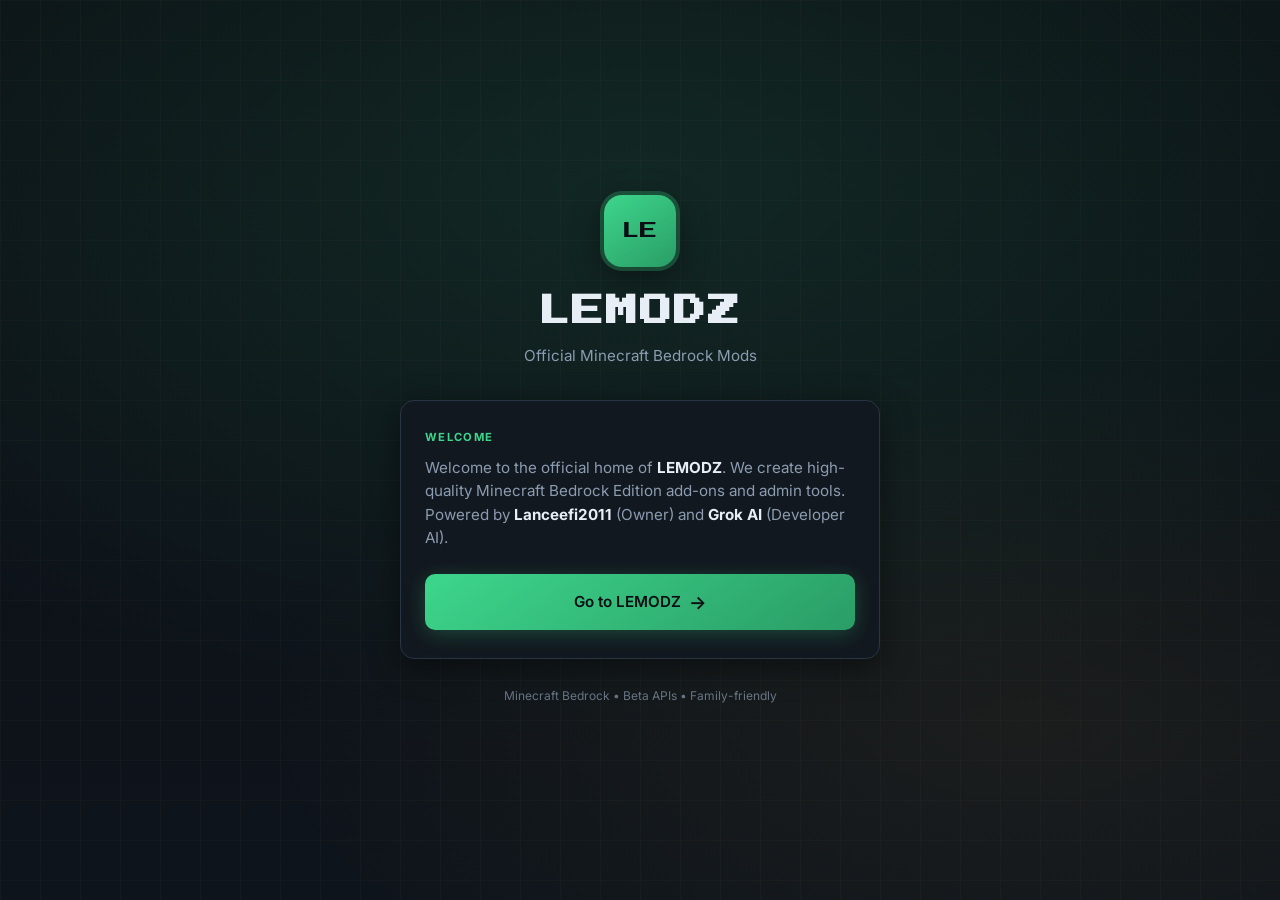
==== index.html @ 5594ac26 "Initial import" ====
<!DOCTYPE html>
<html lang="en">
<head>
  <meta charset="UTF-8" />
  <meta name="viewport" content="width=device-width, initial-scale=1.0" />
  <title>LEMODZ — Official Website</title>
  <meta name="description" content="Official LEMODZ website. Minecraft Bedrock Edition mods by Lanceefi2011 & Grok AI." />
  <link rel="stylesheet" href="css/style.css" />
  <link rel="preconnect" href="https://fonts.googleapis.com" />
  <link rel="preconnect" href="https://fonts.gstatic.com" crossorigin />
  <link href="https://fonts.googleapis.com/css2?family=Press+Start+2P&family=Inter:wght@400;600;700&display=swap" rel="stylesheet" />
</head>
<body class="starter">
  <div class="starter-bg"></div>
  <main class="starter-content">
    <div class="logo-mark">LE</div>
    <h1 class="starter-title">LEMODZ</h1>
    <p class="starter-tagline">Official Minecraft Bedrock Mods</p>
    <div class="starter-card">
      <p class="welcome-label">Welcome</p>
      <p class="welcome-text">
        Welcome to the official home of <strong>LEMODZ</strong>.
        We create high-quality Minecraft Bedrock Edition add-ons and admin tools.
        Powered by <strong>Lanceefi2011</strong> (Owner) and <strong>Grok AI</strong> (Developer AI).
      </p>
      <a href="main.html" class="btn btn-primary btn-go">
        Go to LEMODZ
        <span class="btn-arrow">→</span>
      </a>
    </div>
    <p class="starter-footer">Minecraft Bedrock • Beta APIs • Family-friendly</p>
  </main>
</body>
</html>
---- css/style.css ----
/* ========== LEMODZ Official Site ========== */
:root {
  --bg: #0b0f14;
  --bg-card: #12181f;
  --bg-elevated: #1a222c;
  --border: #2a3544;
  --text: #e8eef6;
  --text-muted: #8b9bb0;
  --accent: #3dd68c;
  --accent-dim: #2a9d66;
  --accent-glow: rgba(61, 214, 140, 0.25);
  --gold: #f0c14b;
  --danger: #ff6b6b;
  --radius: 14px;
  --font: "Inter", system-ui, sans-serif;
  --pixel: "Press Start 2P", monospace;
  --shadow: 0 8px 32px rgba(0, 0, 0, 0.45);
}

*,
*::before,
*::after {
  box-sizing: border-box;
  margin: 0;
  padding: 0;
}

html {
  scroll-behavior: smooth;
}

body {
  font-family: var(--font);
  background: var(--bg);
  color: var(--text);
  min-height: 100vh;
  line-height: 1.55;
  overflow-x: hidden;
}

a {
  color: inherit;
  text-decoration: none;
}

code {
  background: var(--bg-elevated);
  padding: 2px 6px;
  border-radius: 4px;
  font-size: 0.9em;
  color: var(--accent);
}

/* ========== STARTER PAGE ========== */
body.starter {
  display: flex;
  align-items: center;
  justify-content: center;
  min-height: 100vh;
  position: relative;
}

.starter-bg {
  position: fixed;
  inset: 0;
  background:
    radial-gradient(ellipse 80% 60% at 50% 20%, rgba(61, 214, 140, 0.12), transparent),
    radial-gradient(ellipse 60% 40% at 80% 80%, rgba(240, 193, 75, 0.06), transparent),
    linear-gradient(180deg, #0b0f14 0%, #0e141b 100%);
  z-index: 0;
}

.starter-bg::after {
  content: "";
  position: absolute;
  inset: 0;
  background-image:
    linear-gradient(rgba(255, 255, 255, 0.02) 1px, transparent 1px),
    linear-gradient(90deg, rgba(255, 255, 255, 0.02) 1px, transparent 1px);
  background-size: 40px 40px;
  pointer-events: none;
}

.starter-content {
  position: relative;
  z-index: 1;
  text-align: center;
  padding: 2rem 1.25rem;
  max-width: 520px;
  width: 100%;
}

.logo-mark {
  width: 72px;
  height: 72px;
  margin: 0 auto 1.25rem;
  background: linear-gradient(145deg, var(--accent), var(--accent-dim));
  border-radius: 18px;
  display: flex;
  align-items: center;
  justify-content: center;
  font-family: var(--pixel);
  font-size: 1.1rem;
  color: #0b0f14;
  box-shadow: 0 0 0 4px var(--accent-glow), var(--shadow);
}

.starter-title {
  font-family: var(--pixel);
  font-size: clamp(1.4rem, 5vw, 2rem);
  letter-spacing: 2px;
  margin-bottom: 0.5rem;
  color: var(--text);
}

.starter-tagline {
  color: var(--text-muted);
  font-size: 0.95rem;
  margin-bottom: 2rem;
}

.starter-card {
  background: var(--bg-card);
  border: 1px solid var(--border);
  border-radius: var(--radius);
  padding: 1.75rem 1.5rem;
  box-shadow: var(--shadow);
  text-align: left;
}

.welcome-label {
  font-size: 0.7rem;
  text-transform: uppercase;
  letter-spacing: 0.12em;
  color: var(--accent);
  font-weight: 700;
  margin-bottom: 0.6rem;
}

.welcome-text {
  color: var(--text-muted);
  font-size: 0.95rem;
  margin-bottom: 1.5rem;
}

.welcome-text strong {
  color: var(--text);
}

.btn {
  display: inline-flex;
  align-items: center;
  justify-content: center;
  gap: 0.5rem;
  padding: 0.85rem 1.4rem;
  border-radius: 10px;
  font-weight: 600;
  font-size: 0.95rem;
  border: none;
  cursor: pointer;
  transition: transform 0.15s ease, box-shadow 0.15s ease, background 0.15s ease;
}

.btn-primary {
  background: linear-gradient(145deg, var(--accent), var(--accent-dim));
  color: #0b0f14;
  width: 100%;
  box-shadow: 0 4px 20px var(--accent-glow);
}

.btn-primary:hover {
  transform: translateY(-2px);
  box-shadow: 0 6px 28px var(--accent-glow);
}

.btn-arrow {
  font-size: 1.15rem;
  transition: transform 0.15s ease;
}

.btn-primary:hover .btn-arrow {
  transform: translateX(4px);
}

.starter-footer {
  margin-top: 1.75rem;
  font-size: 0.75rem;
  color: var(--text-muted);
  opacity: 0.7;
}

/* ========== MAIN PAGE ========== */
.top-bar {
  position: sticky;
  top: 0;
  z-index: 50;
  display: flex;
  align-items: center;
  gap: 0.75rem;
  padding: 0.85rem 1.1rem;
  background: rgba(11, 15, 20, 0.88);
  backdrop-filter: blur(12px);
  border-bottom: 1px solid var(--border);
}

.page-title {
  font-family: var(--pixel);
  font-size: 0.85rem;
  letter-spacing: 1px;
  flex: 1;
}

.top-spacer {
  width: 40px;
}

.icon-btn {
  width: 40px;
  height: 40px;
  border-radius: 10px;
  border: 1px solid var(--border);
  background: var(--bg-elevated);
  color: var(--text);
  font-size: 1.1rem;
  display: flex;
  align-items: center;
  justify-content: center;
  cursor: pointer;
  transition: background 0.15s ease, border-color 0.15s ease;
}

.icon-btn:hover {
  background: var(--bg-card);
  border-color: var(--accent);
}

.menu-btn .hamburger {
  display: block;
  width: 18px;
  height: 2px;
  background: var(--text);
  position: relative;
  border-radius: 1px;
}

.menu-btn .hamburger::before,
.menu-btn .hamburger::after {
  content: "";
  position: absolute;
  left: 0;
  width: 18px;
  height: 2px;
  background: var(--text);
  border-radius: 1px;
}

.menu-btn .hamburger::before {
  top: -6px;
}

.menu-btn .hamburger::after {
  top: 6px;
}

/* Side Menu */
.side-menu {
  position: fixed;
  top: 0;
  left: 0;
  width: min(280px, 85vw);
  height: 100vh;
  background: var(--bg-card);
  border-right: 1px solid var(--border);
  z-index: 100;
  transform: translateX(-100%);
  transition: transform 0.28s cubic-bezier(0.4, 0, 0.2, 1);
  display: flex;
  flex-direction: column;
  box-shadow: var(--shadow);
}

.side-menu.open {
  transform: translateX(0);
}

.side-menu-header {
  display: flex;
  align-items: center;
  justify-content: space-between;
  padding: 1rem 1.1rem;
  border-bottom: 1px solid var(--border);
}

.side-logo {
  font-family: var(--pixel);
  font-size: 0.7rem;
  color: var(--accent);
}

.menu-list {
  list-style: none;
  padding: 1rem 0.75rem;
  flex: 1;
}

.menu-list li {
  margin-bottom: 0.35rem;
}

.menu-link {
  display: block;
  padding: 0.75rem 1rem;
  border-radius: 10px;
  color: var(--text-muted);
  font-weight: 600;
  transition: background 0.15s, color 0.15s;
}

.menu-link:hover,
.menu-link.active {
  background: var(--bg-elevated);
  color: var(--accent);
}

.side-menu-footer {
  padding: 1rem 1.25rem;
  border-top: 1px solid var(--border);
  font-size: 0.75rem;
  color: var(--text-muted);
}

.menu-overlay {
  position: fixed;
  inset: 0;
  background: rgba(0, 0, 0, 0.55);
  z-index: 90;
  opacity: 0;
  visibility: hidden;
  transition: opacity 0.25s ease, visibility 0.25s ease;
}

.menu-overlay.visible {
  opacity: 1;
  visibility: visible;
}

/* Main content */
.main-content {
  max-width: 900px;
  margin: 0 auto;
  padding: 1.5rem 1.25rem 3rem;
}

.page-section {
  display: none;
}

.page-section.active {
  display: block;
  animation: fadeIn 0.3s ease;
}

@keyframes fadeIn {
  from { opacity: 0; transform: translateY(6px); }
  to { opacity: 1; transform: translateY(0); }
}

.section-header {
  margin-bottom: 1.75rem;
}

.section-header h2 {
  font-size: 1.35rem;
  font-weight: 700;
  margin-bottom: 0.25rem;
}

.section-sub {
  color: var(--text-muted);
  font-size: 0.9rem;
}

/* Mod Card */
.mod-grid {
  display: grid;
  gap: 1.25rem;
}

.mod-card {
  position: relative;
  background: var(--bg-card);
  border: 1px solid var(--border);
  border-radius: var(--radius);
  padding: 1.5rem 1.35rem;
  box-shadow: var(--shadow);
  transition: border-color 0.2s ease;
}

.mod-card:hover {
  border-color: var(--accent-dim);
}

.mod-badge {
  position: absolute;
  top: 1rem;
  right: 1rem;
  background: var(--bg-elevated);
  border: 1px solid var(--border);
  color: var(--gold);
  font-size: 0.7rem;
  font-weight: 700;
  padding: 0.25rem 0.55rem;
  border-radius: 6px;
  letter-spacing: 0.04em;
}

.mod-icon {
  font-size: 2rem;
  margin-bottom: 0.75rem;
}

.mod-name {
  font-size: 1.25rem;
  font-weight: 700;
  margin-bottom: 0.35rem;
}

.mod-version {
  color: var(--text-muted);
  font-size: 0.9rem;
  margin-bottom: 0.75rem;
}

.mod-desc {
  color: var(--text-muted);
  font-size: 0.92rem;
  margin-bottom: 1rem;
}

.mod-tags {
  display: flex;
  flex-wrap: wrap;
  gap: 0.4rem;
  list-style: none;
  margin-bottom: 1.25rem;
}

.mod-tags li {
  background: var(--bg-elevated);
  border: 1px solid var(--border);
  padding: 0.25rem 0.6rem;
  border-radius: 999px;
  font-size: 0.72rem;
  color: var(--text-muted);
}

.mod-actions {
  display: flex;
  flex-wrap: wrap;
  gap: 0.65rem;
  margin-bottom: 0.85rem;
}

.btn-download {
  background: linear-gradient(145deg, var(--accent), var(--accent-dim));
  color: #0b0f14;
  padding: 0.7rem 1.15rem;
  border-radius: 10px;
  font-weight: 600;
  font-size: 0.88rem;
  box-shadow: 0 4px 16px var(--accent-glow);
}

.btn-download:hover {
  transform: translateY(-1px);
}

.btn-outline {
  background: transparent;
  border: 1px solid var(--border);
  color: var(--text);
  padding: 0.7rem 1.15rem;
  border-radius: 10px;
  font-weight: 600;
  font-size: 0.88rem;
}

.btn-outline:hover {
  border-color: var(--accent);
  color: var(--accent);
}

.mod-meta {
  font-size: 0.75rem;
  color: var(--text-muted);
  opacity: 0.85;
}

/* About */
.about-card {
  background: var(--bg-card);
  border: 1px solid var(--border);
  border-radius: var(--radius);
  padding: 1.5rem 1.35rem;
  box-shadow: var(--shadow);
}

.about-card p {
  color: var(--text-muted);
  margin-bottom: 1rem;
}

.about-card p strong {
  color: var(--text);
}

.about-card h3 {
  font-size: 1rem;
  margin: 1.25rem 0 0.5rem;
  color: var(--accent);
}

.about-card ul {
  margin-left: 1.25rem;
  color: var(--text-muted);
  margin-bottom: 0.5rem;
}

.about-card li {
  margin-bottom: 0.35rem;
}

/* Footer */
.site-footer {
  text-align: center;
  padding: 1.5rem 1rem 2rem;
  font-size: 0.75rem;
  color: var(--text-muted);
  border-top: 1px solid var(--border);
  opacity: 0.8;
}

/* Responsive */
@media (min-width: 640px) {
  .mod-actions {
    flex-wrap: nowrap;
  }
}

button.btn {
  font-family: inherit;
  appearance: none;
  -webkit-appearance: none;
  cursor: pointer;
  border: none;
}
button.btn-outline {
  background: transparent;
  border: 1px solid var(--border);
}
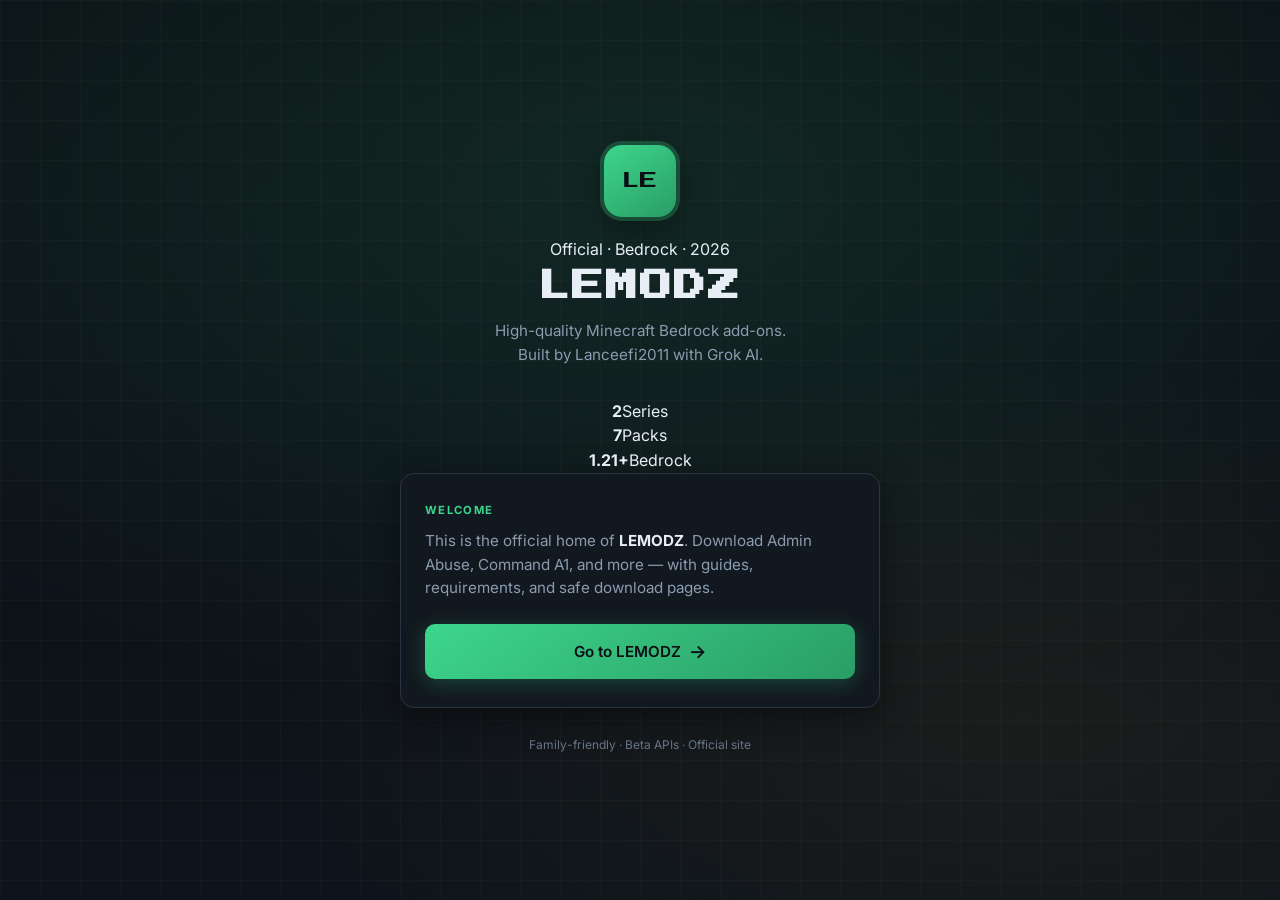
==== commit 4bb62aa8: "Upgrade LEMODZ official site design" ====
--- a/index.html
+++ b/index.html
@@ -8,27 +8,34 @@
   <link rel="stylesheet" href="css/style.css" />
   <link rel="preconnect" href="https://fonts.googleapis.com" />
   <link rel="preconnect" href="https://fonts.gstatic.com" crossorigin />
-  <link href="https://fonts.googleapis.com/css2?family=Press+Start+2P&family=Inter:wght@400;600;700&display=swap" rel="stylesheet" />
+  <link href="https://fonts.googleapis.com/css2?family=Press+Start+2P&family=Inter:wght@400;500;600;700;800&display=swap" rel="stylesheet" />
 </head>
 <body class="starter">
   <div class="starter-bg"></div>
+  <div class="orb orb-a"></div>
+  <div class="orb orb-b"></div>
   <main class="starter-content">
     <div class="logo-mark">LE</div>
+    <p class="starter-kicker">Official · Bedrock · 2026</p>
     <h1 class="starter-title">LEMODZ</h1>
-    <p class="starter-tagline">Official Minecraft Bedrock Mods</p>
+    <p class="starter-tagline">High-quality Minecraft Bedrock add-ons.<br>Built by Lanceefi2011 with Grok AI.</p>
+    <div class="starter-stats">
+      <div><strong>2</strong><span>Series</span></div>
+      <div><strong>7</strong><span>Packs</span></div>
+      <div><strong>1.21+</strong><span>Bedrock</span></div>
+    </div>
     <div class="starter-card">
       <p class="welcome-label">Welcome</p>
       <p class="welcome-text">
-        Welcome to the official home of <strong>LEMODZ</strong>.
-        We create high-quality Minecraft Bedrock Edition add-ons and admin tools.
-        Powered by <strong>Lanceefi2011</strong> (Owner) and <strong>Grok AI</strong> (Developer AI).
+        This is the official home of <strong>LEMODZ</strong>.
+        Download Admin Abuse, Command A1, and more — with guides, requirements, and safe download pages.
       </p>
       <a href="main.html" class="btn btn-primary btn-go">
         Go to LEMODZ
         <span class="btn-arrow">→</span>
       </a>
     </div>
-    <p class="starter-footer">Minecraft Bedrock • Beta APIs • Family-friendly</p>
+    <p class="starter-footer">Family-friendly · Beta APIs · Official site</p>
   </main>
 </body>
 </html>
--- a/css/style.css
+++ b/css/style.css
@@ -380,6 +380,47 @@
   font-size: 0.9rem;
 }
 
+/* Category tabs */
+.category-tabs {
+  display: flex;
+  flex-wrap: wrap;
+  gap: 0.6rem;
+  margin-bottom: 1.5rem;
+}
+
+.category-tab {
+  font-family: var(--font);
+  font-size: 0.9rem;
+  font-weight: 600;
+  padding: 0.55rem 1.15rem;
+  border-radius: 999px;
+  border: 1px solid var(--border);
+  background: var(--bg-elevated);
+  color: var(--text-muted);
+  cursor: pointer;
+  transition: background 0.2s ease, border-color 0.2s ease, color 0.2s ease;
+}
+
+.category-tab:hover {
+  border-color: var(--accent-dim);
+  color: var(--text);
+}
+
+.category-tab.active {
+  background: var(--accent);
+  border-color: var(--accent);
+  color: #0b0f14;
+}
+
+.category-panel {
+  display: none;
+}
+
+.category-panel.active {
+  display: block;
+  animation: fadeIn 0.3s ease;
+}
+
 /* Mod Card */
 .mod-grid {
   display: grid;
@@ -554,7 +595,154 @@
   cursor: pointer;
   border: none;
 }
+
 button.btn-outline {
   background: transparent;
   border: 1px solid var(--border);
 }
+
+/* ========== LootLabs download modal ========== */
+.loot-overlay {
+  position: fixed;
+  inset: 0;
+  background: rgba(0, 0, 0, 0.65);
+  z-index: 200;
+}
+
+.loot-modal {
+  position: fixed;
+  left: 50%;
+  top: 50%;
+  transform: translate(-50%, -50%);
+  z-index: 210;
+  width: min(400px, calc(100vw - 2rem));
+  background: var(--bg-card);
+  border: 1px solid var(--border);
+  border-radius: var(--radius);
+  padding: 1.5rem 1.35rem 1.35rem;
+  box-shadow: var(--shadow);
+  text-align: center;
+}
+
+.loot-close {
+  position: absolute;
+  top: 0.65rem;
+  right: 0.65rem;
+  width: 36px;
+  height: 36px;
+  border-radius: 8px;
+  border: 1px solid var(--border);
+  background: var(--bg-elevated);
+  color: var(--text);
+  font-size: 1rem;
+  cursor: pointer;
+}
+
+.loot-eyebrow {
+  font-size: 0.7rem;
+  text-transform: uppercase;
+  letter-spacing: 0.12em;
+  color: var(--accent);
+  font-weight: 700;
+  margin-bottom: 0.4rem;
+}
+
+.loot-title {
+  font-size: 1.1rem;
+  font-weight: 700;
+  margin-bottom: 0.5rem;
+}
+
+.loot-file {
+  color: var(--text-muted);
+  font-size: 0.85rem;
+  margin-bottom: 1.15rem;
+  word-break: break-word;
+}
+
+.loot-continue {
+  width: 100%;
+  margin-bottom: 0.75rem;
+}
+
+.loot-note {
+  font-size: 0.75rem;
+  color: var(--text-muted);
+  opacity: 0.9;
+}
+
+button.btn.btn-download,
+button.btn.btn-outline {
+  font-family: inherit;
+  cursor: pointer;
+}
+
+/* ========== Info buttons + description/requirements modal ========== */
+.info-actions {
+  display: flex;
+  flex-wrap: wrap;
+  gap: 0.5rem;
+  margin-bottom: 0.9rem;
+}
+
+.btn-ghost {
+  background: var(--bg-elevated);
+  border: 1px solid var(--border);
+  color: var(--text);
+  padding: 0.55rem 0.9rem;
+  border-radius: 10px;
+  font-weight: 600;
+  font-size: 0.82rem;
+}
+
+.btn-ghost:hover {
+  border-color: var(--accent);
+  color: var(--accent);
+}
+
+.info-modal {
+  position: fixed;
+  left: 50%;
+  top: 50%;
+  transform: translate(-50%, -50%);
+  z-index: 210;
+  width: min(460px, calc(100vw - 2rem));
+  max-height: min(80vh, 640px);
+  overflow: auto;
+  background: var(--bg-card);
+  border: 1px solid var(--border);
+  border-radius: var(--radius);
+  padding: 1.5rem 1.35rem 1.35rem;
+  box-shadow: var(--shadow);
+  text-align: left;
+}
+
+.info-modal-body {
+  color: var(--text-muted);
+  font-size: 0.92rem;
+}
+
+.info-modal-body h4 {
+  color: var(--accent);
+  font-size: 0.95rem;
+  margin: 0.9rem 0 0.4rem;
+}
+
+.info-modal-body p,
+.info-modal-body ul,
+.info-modal-body ol {
+  margin-bottom: 0.7rem;
+}
+
+.info-modal-body ul,
+.info-modal-body ol {
+  padding-left: 1.2rem;
+}
+
+.info-modal-body li {
+  margin-bottom: 0.3rem;
+}
+
+.info-modal .loot-title {
+  text-align: left;
+}
